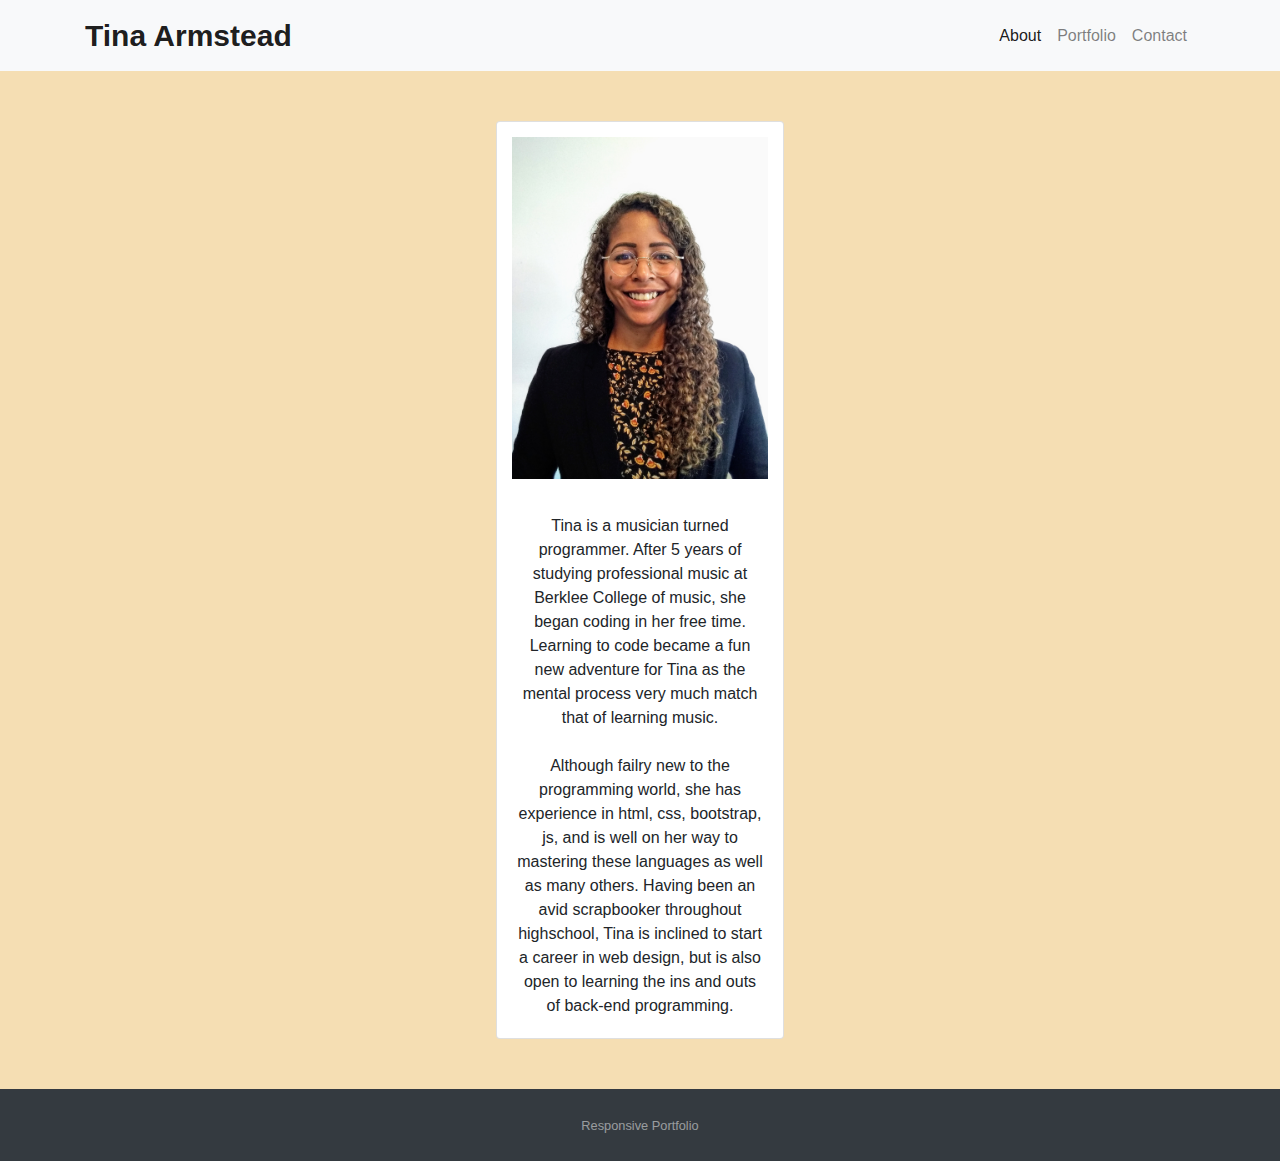
==== index.html @ b54d0f2f "Added sticky footer" ====
<!DOCTYPE html>
<html lang="en">

<head>
    <meta charset="UTF-8">
    <meta name="viewport" content="width=device-width, initial-scale=1.0">
    <title>About</title>
    <link rel="stylesheet" href="https://stackpath.bootstrapcdn.com/bootstrap/4.3.1/css/bootstrap.min.css"
        integrity="sha384-ggOyR0iXCbMQv3Xipma34MD+dH/1fQ784/j6cY/iJTQUOhcWr7x9JvoRxT2MZw1T" crossorigin="anonymous">
     <!-- jQuery CDN -->
     <script type="text/javascript" src="https://cdnjs.cloudflare.com/ajax/libs/jquery/3.2.1/jquery.min.js" defer></script>
     <!-- Bootstrap CDN -->
     <script src="https://maxcdn.bootstrapcdn.com/bootstrap/4.0.0/js/bootstrap.min.js" defer></script>
     <link rel="stylesheet" href="./index.css" type="text/css">
    
</head>

<body>
    <div class="background">

    </div>
    <!-- Nav bar -->
    <nav class="navbar navbar-expand-lg navbar-light bg-light">
        <div class="container">
            <!-- Brand and toggle get grouped for better mobile display -->
            <a class="navbar-brand" href="index.html" id="logo">Tina Armstead</a>
            <button class="navbar-toggler" type="button" data-toggle="collapse" data-target="#navbarTogglerDemo01"
                aria-controls="navbarTogglerDemo01" aria-expanded="false" aria-label="Toggle navigation">
                <span class="navbar-toggler-icon"></span>
            </button>
            <!-- Collect the nav links, forms, and other content for toggling -->
            <div class="collapse navbar-collapse" id="navbarTogglerDemo01">
                <ul class="navbar-nav ml-auto mt-2 mt-lg-0">
                    <li class="nav-item active">
                        <a class="nav-link" href="index.html">About</a>
                    </li>
                    <li class="nav-item">
                        <a class="nav-link" href="portfolio.html">Portfolio</a>
                    </li>
                    <li class="nav-item">
                        <a class="nav-link" href="contact.html">Contact</a>
                    </li>
                   
                </ul>
            </div>
            <!-- /.navbar-collapse -->
        </div>
        <!-- /.container -->
    </nav>

    <!-- Container -->
    <main class="container">
        <section class="row">
            <div class="col-sm-6 col-md-10 col-lg-12">
                <div class="card" style="width: 18rem;">
                    <img src="./images/Screenshot (24).png" class="card-img-top" alt="...">
                    <div class="card-body">
                        <p class="card-text">Tina is a musician turned programmer. After 5 years of studying professional music at Berklee College of music, she began coding in her free time. Learning to code became a fun new adventure for Tina as the mental process very much match that of learning music. <br><br>Although failry new to the programming world, she has experience in html, css, bootstrap, js, and is well on her way to mastering these languages as well as many others. Having been an avid scrapbooker throughout highschool, Tina is inclined to start a career in web design, but is also open to learning the ins and outs of back-end programming.</p>
                    </div>
                </div>
            </div>
<!-- fix background image
    <img src="./images/computer-photo.jpg" alt=""> -->
        </section>
    </main>
    <!-- Barrowed code for Footer -->
    <footer id="sticky-footer" class="py-4 bg-dark text-white-50">
        <div class="container text-center">
          <small>Responsive Portfolio</small>
        </div>
      </footer>
</body>

</html>
---- index.css ----
main {
    display: flex;
    justify-content: center;
}

.navbar-brand {
    font-weight: 700;
    text-align: center;
    font-family: helvetica;
    font-size: 30px;
}

body {
    background-color: wheat;
}

.card {
    margin-top: 50px;
    margin-bottom: 50px;
}

.card-text {
    text-align: center;
}

/* fix background image */
img {
    size: 10px 50px;
    padding: 15px;
}
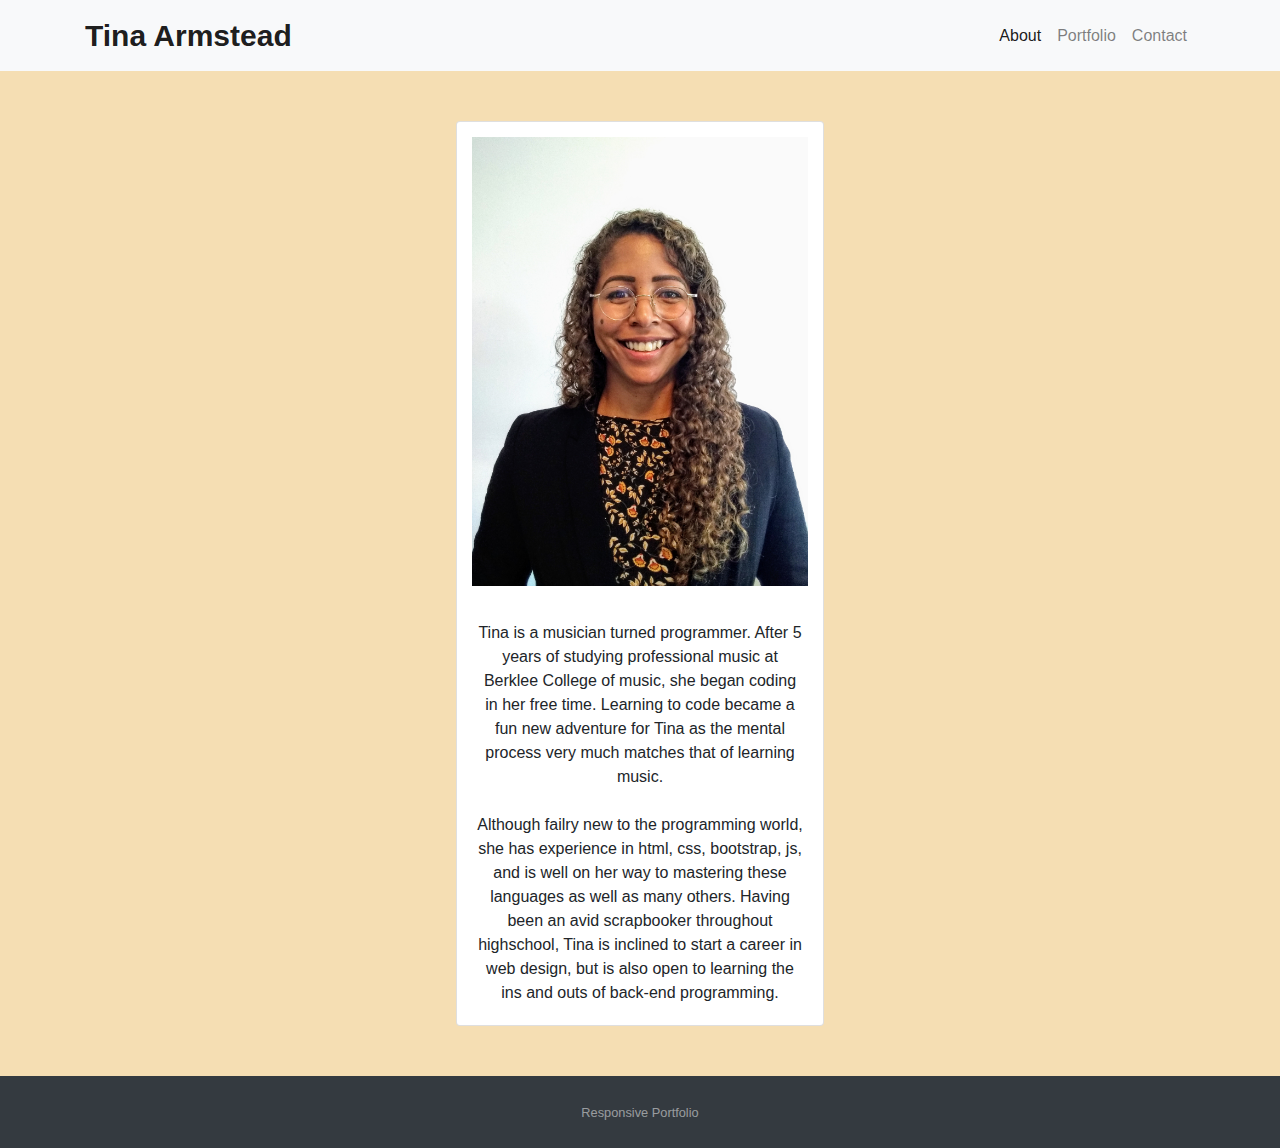
==== commit f185181a: "Adjusted text and photo on About page" ====
--- a/index.html
+++ b/index.html
@@ -16,20 +16,21 @@
 </head>
 
 <body>
-    <div class="background">
+    <div class="background"></div>
 
-    </div>
     <!-- Nav bar -->
     <nav class="navbar navbar-expand-lg navbar-light bg-light">
-        <div class="container">
+        <main class="container">
+
             <!-- Brand and toggle get grouped for better mobile display -->
             <a class="navbar-brand" href="index.html" id="logo">Tina Armstead</a>
             <button class="navbar-toggler" type="button" data-toggle="collapse" data-target="#navbarTogglerDemo01"
                 aria-controls="navbarTogglerDemo01" aria-expanded="false" aria-label="Toggle navigation">
                 <span class="navbar-toggler-icon"></span>
             </button>
+
             <!-- Collect the nav links, forms, and other content for toggling -->
-            <div class="collapse navbar-collapse" id="navbarTogglerDemo01">
+            <section class="collapse navbar-collapse" id="navbarTogglerDemo01">
                 <ul class="navbar-nav ml-auto mt-2 mt-lg-0">
                     <li class="nav-item active">
                         <a class="nav-link" href="index.html">About</a>
@@ -42,25 +43,22 @@
                     </li>
                    
                 </ul>
-            </div>
-            <!-- /.navbar-collapse -->
-        </div>
-        <!-- /.container -->
+            </section>
+        </main>
     </nav>
 
     <!-- Container -->
     <main class="container">
         <section class="row">
             <div class="col-sm-6 col-md-10 col-lg-12">
-                <div class="card" style="width: 18rem;">
-                    <img src="./images/Screenshot (24).png" class="card-img-top" alt="...">
-                    <div class="card-body">
-                        <p class="card-text">Tina is a musician turned programmer. After 5 years of studying professional music at Berklee College of music, she began coding in her free time. Learning to code became a fun new adventure for Tina as the mental process very much match that of learning music. <br><br>Although failry new to the programming world, she has experience in html, css, bootstrap, js, and is well on her way to mastering these languages as well as many others. Having been an avid scrapbooker throughout highschool, Tina is inclined to start a career in web design, but is also open to learning the ins and outs of back-end programming.</p>
-                    </div>
+                <div class="card" style="width: 23rem;">
+                    <img src="./images/profile_photo.png" class="card-img-top" alt="...">
+                    <span class="card-body">
+                        <p class="card-text">Tina is a musician turned programmer. After 5 years of studying professional music at Berklee College of music, she began coding in her free time. Learning to code became a fun new adventure for Tina as the mental process very much matches that of learning music. <br><br>Although failry new to the programming world, she has experience in html, css, bootstrap, js, and is well on her way to mastering these languages as well as many others. Having been an avid scrapbooker throughout highschool, Tina is inclined to start a career in web design, but is also open to learning the ins and outs of back-end programming.</p>
+                    </span>
                 </div>
             </div>
-<!-- fix background image
-    <img src="./images/computer-photo.jpg" alt=""> -->
+
         </section>
     </main>
     <!-- Barrowed code for Footer -->
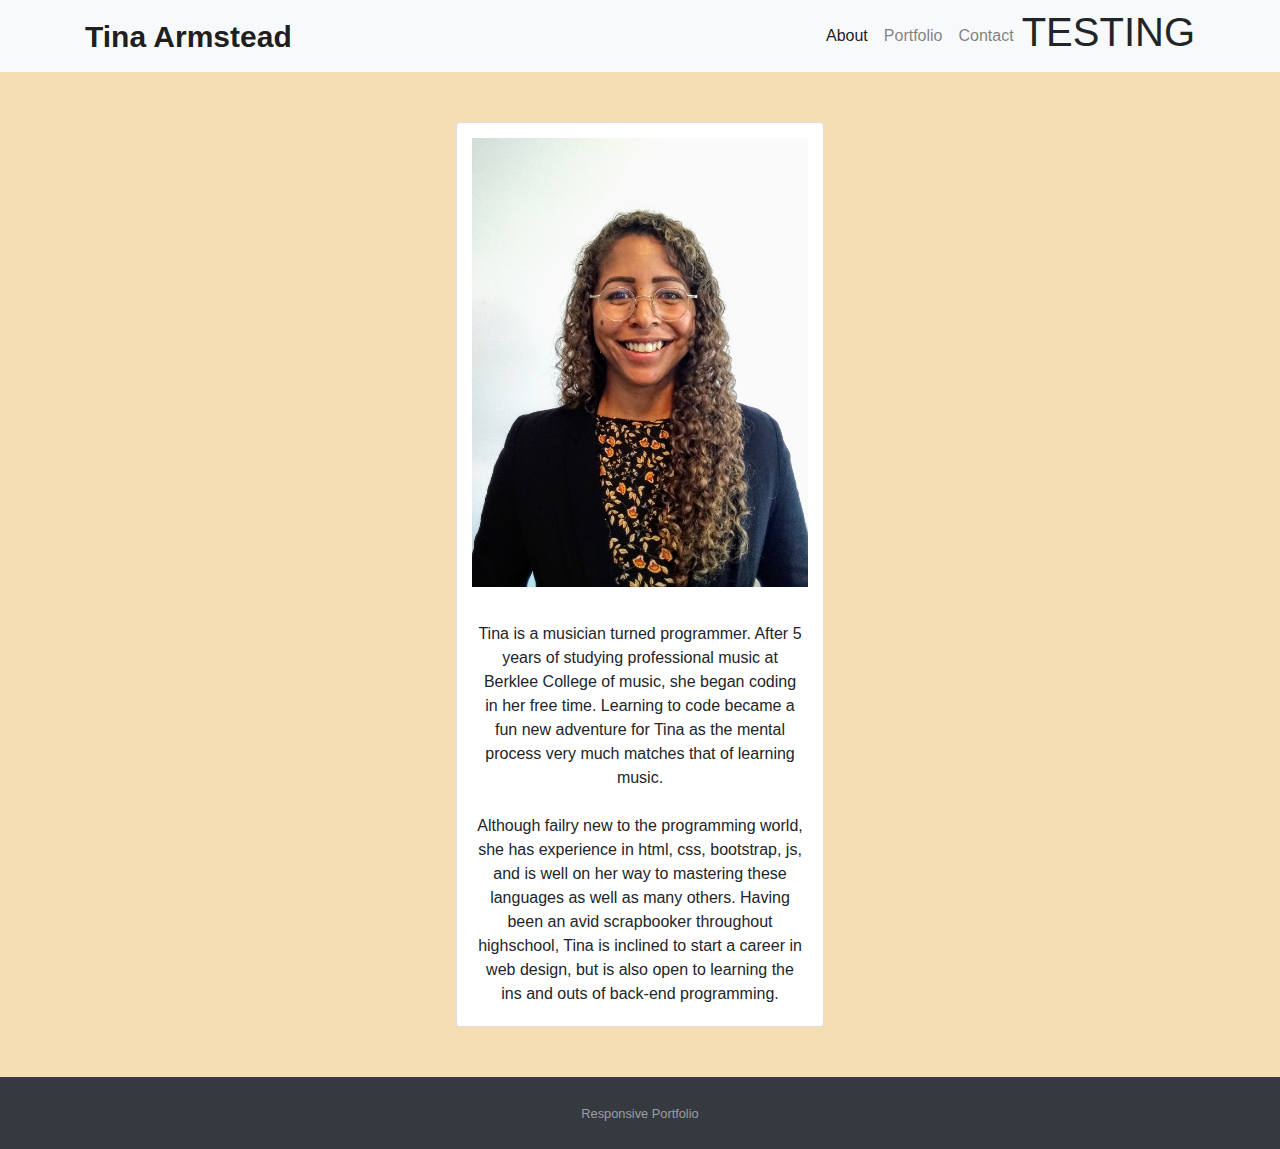
==== commit 84b122ea: "test" ====
--- a/index.html
+++ b/index.html
@@ -43,6 +43,7 @@
                     </li>
                    
                 </ul>
+                <h1>TESTING</h1>
             </section>
         </main>
     </nav>
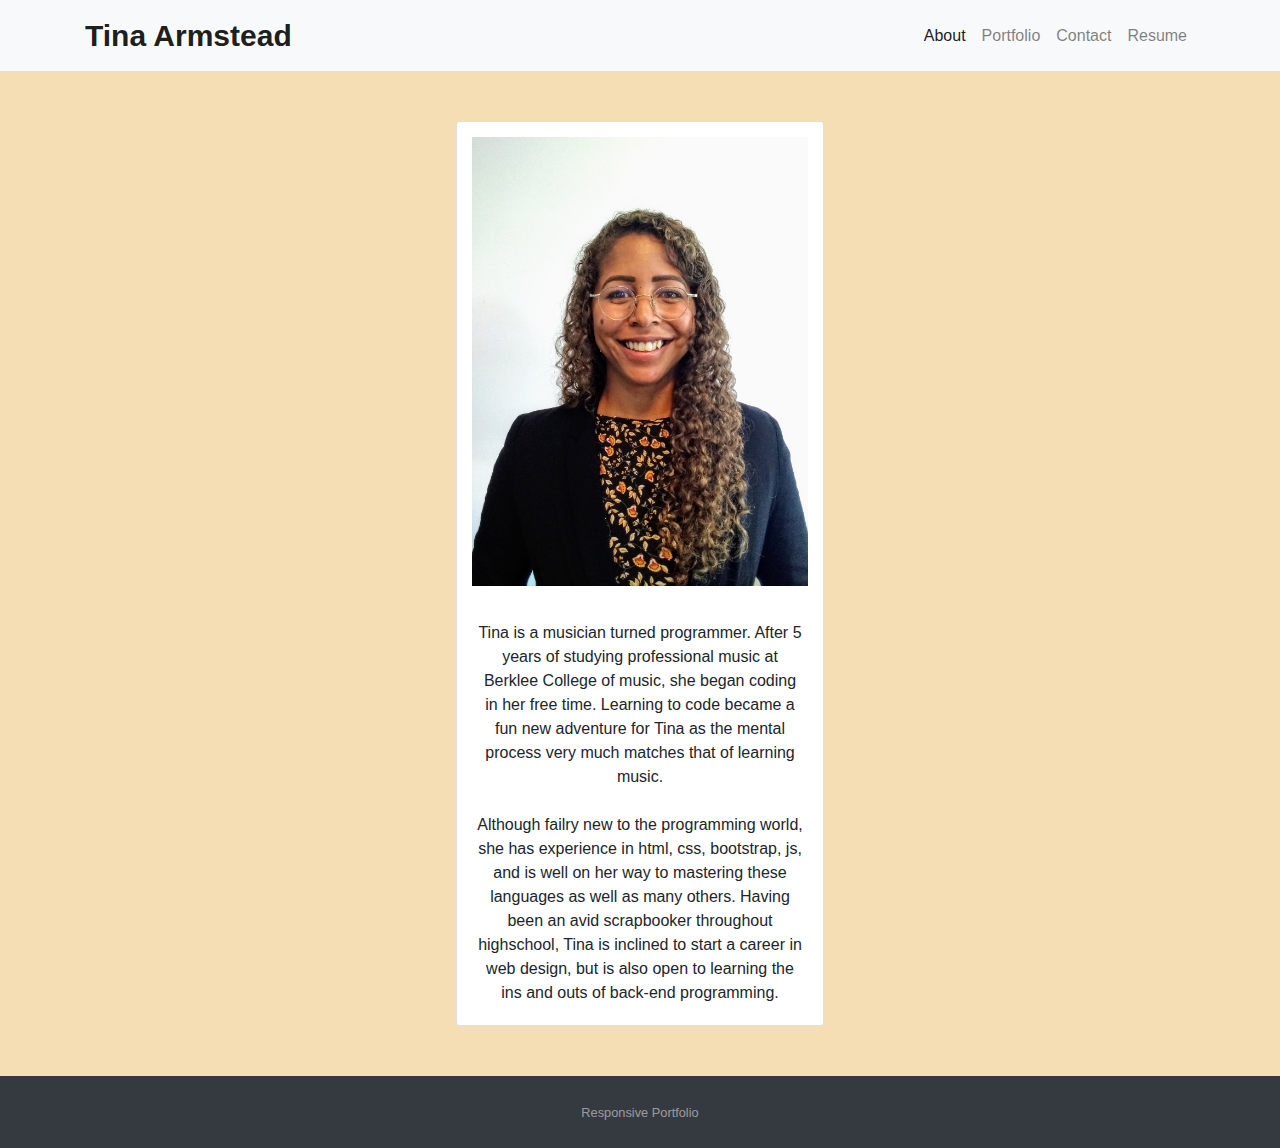
==== commit 9feb63c6: "Added sample work to Portfolio file" ====
--- a/index.html
+++ b/index.html
@@ -41,9 +41,11 @@
                     <li class="nav-item">
                         <a class="nav-link" href="contact.html">Contact</a>
                     </li>
+                    <li class="nav-item">
+                        <a class="nav-link" href="resume.html">Resume</a>
+                    </li>
                    
                 </ul>
-                <h1>TESTING</h1>
             </section>
         </main>
     </nav>
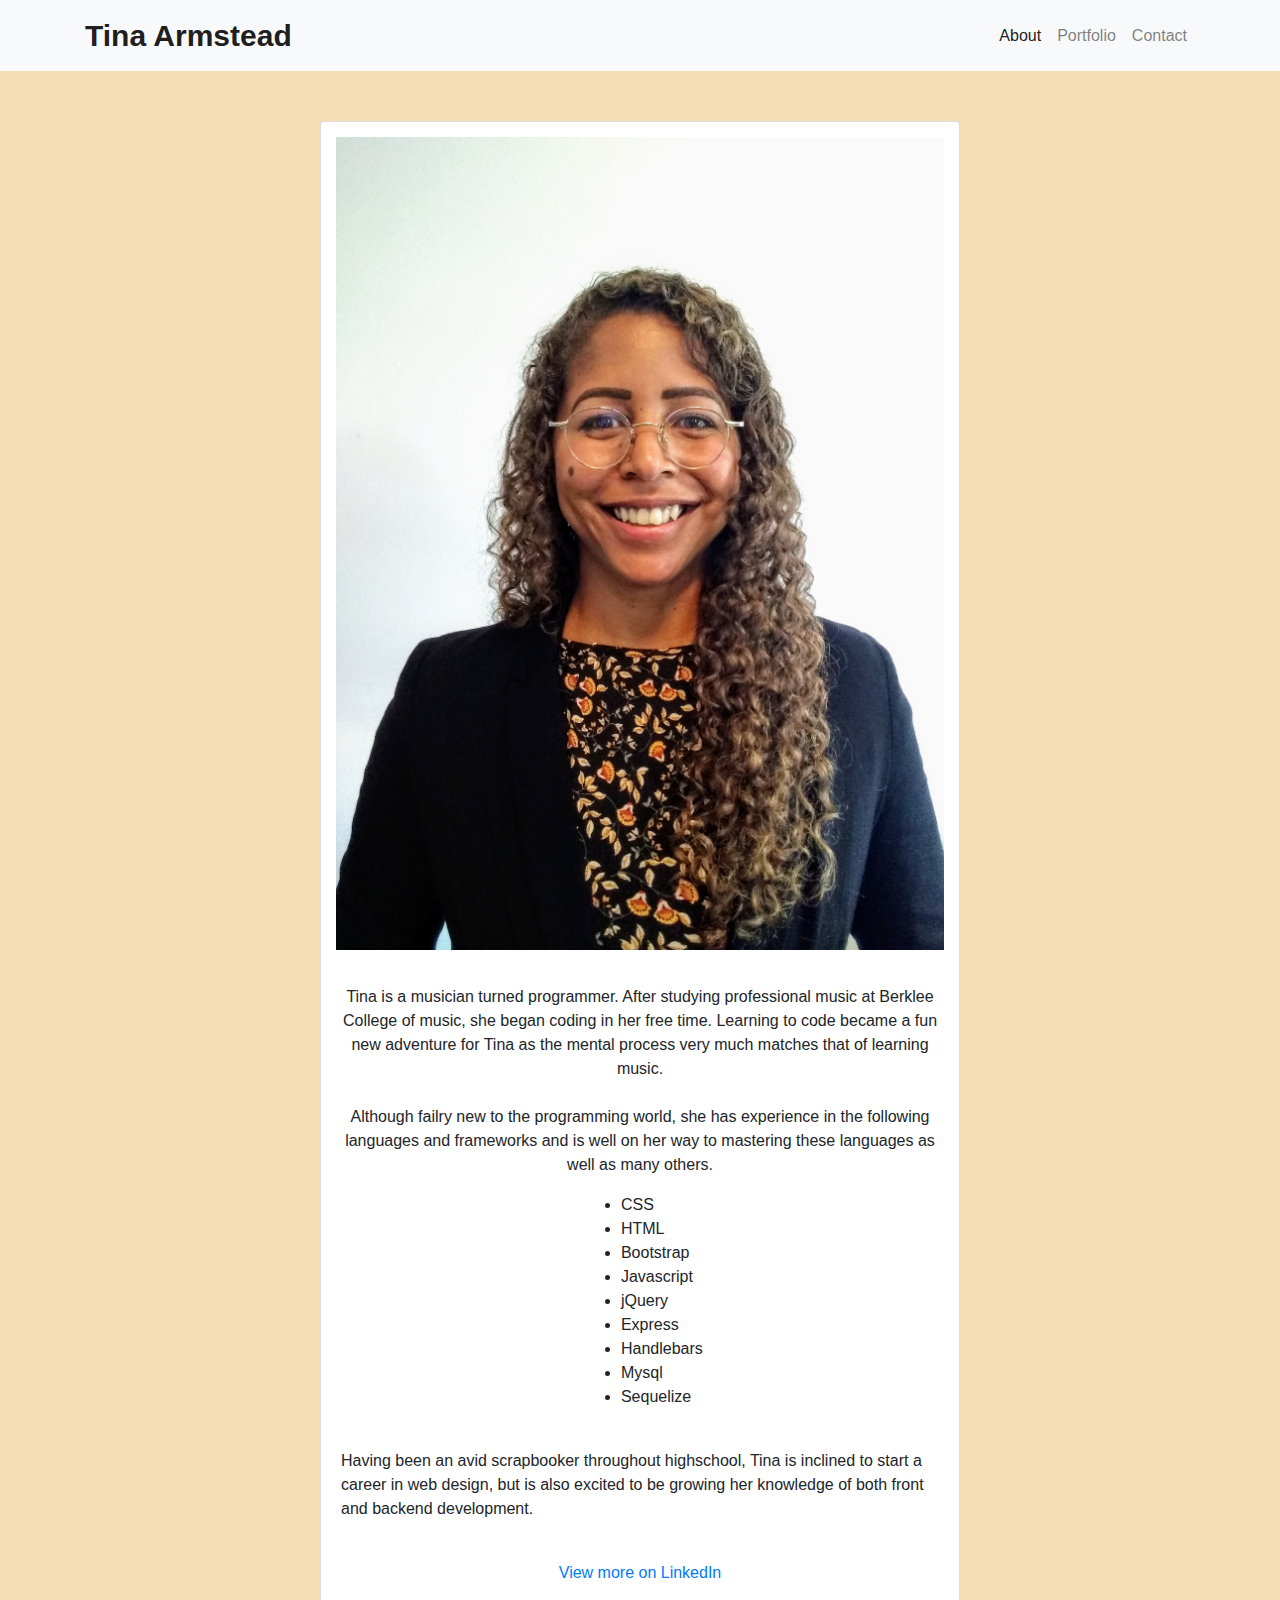
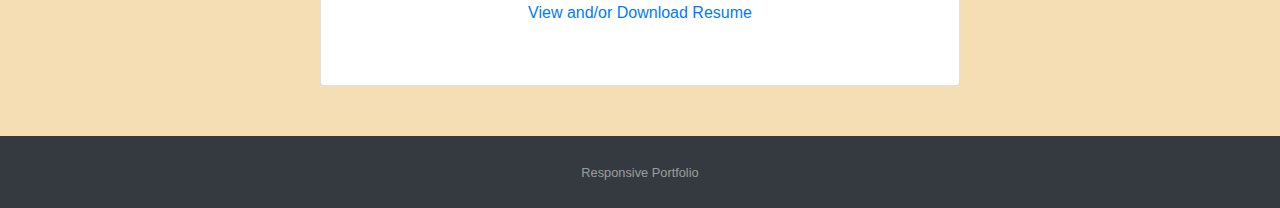
==== commit bfee05c5: "Added project to portfolio page and adjusted styling" ====
--- a/index.html
+++ b/index.html
@@ -41,10 +41,6 @@
                     <li class="nav-item">
                         <a class="nav-link" href="contact.html">Contact</a>
                     </li>
-                    <li class="nav-item">
-                        <a class="nav-link" href="resume.html">Resume</a>
-                    </li>
-                   
                 </ul>
             </section>
         </main>
@@ -54,10 +50,25 @@
     <main class="container">
         <section class="row">
             <div class="col-sm-6 col-md-10 col-lg-12">
-                <div class="card" style="width: 23rem;">
-                    <img src="./images/profile_photo.png" class="card-img-top" alt="...">
+                <div class="card" style="width: 40rem;">
+                    <img src="./Assets/images/profile_photo.png" class="card-img-top" alt="...">
                     <span class="card-body">
-                        <p class="card-text">Tina is a musician turned programmer. After 5 years of studying professional music at Berklee College of music, she began coding in her free time. Learning to code became a fun new adventure for Tina as the mental process very much matches that of learning music. <br><br>Although failry new to the programming world, she has experience in html, css, bootstrap, js, and is well on her way to mastering these languages as well as many others. Having been an avid scrapbooker throughout highschool, Tina is inclined to start a career in web design, but is also open to learning the ins and outs of back-end programming.</p>
+                        <p class="card-text">Tina is a musician turned programmer. After studying professional music at Berklee College of music, she began coding in her free time. Learning to code became a fun new adventure for Tina as the mental process very much matches that of learning music. <br><br>Although failry new to the programming world, she has experience in the following languages and frameworks and is well on her way to mastering these languages as well as many others.</p>
+                
+                        <ul>
+                            <li class="languages">CSS</li>
+                            <li class="languages">HTML</li>
+                            <li class="languages">Bootstrap</li>
+                            <li class="languages">Javascript</li>
+                            <li class="languages">jQuery</li>
+                            <li class="languages">Express</li>
+                            <li class="languages">Handlebars</li>
+                            <li class="languages">Mysql</li>
+                            <li class="languages">Sequelize</li>
+                        </ul><br> Having been an avid scrapbooker throughout highschool, Tina is inclined to start a career in web design, but is also excited to be growing her knowledge of both front and backend development.</p><br>
+                        <p class="linkedin"><a href="https://www.linkedin.com/in/tina-armstead-87854498/">View more on LinkedIn</a></p>
+                    <p class="resume"><a href="./Assets/Pdf/Resume-TA.pdf" download>View and/or Download Resume</a></p>
+                    <span class="card-body">
                     </span>
                 </div>
             </div>
--- a/index.css
+++ b/index.css
@@ -10,6 +10,9 @@
     font-size: 30px;
 }
 
+nav {
+    width: 100%;
+}
 body {
     background-color: wheat;
 }
@@ -27,4 +30,12 @@
 img {
     size: 10px 50px;
     padding: 15px;
+}
+
+.resume, .linkedin {
+    text-align: center;
+}
+
+.languages {
+    margin-left: 43%;
 }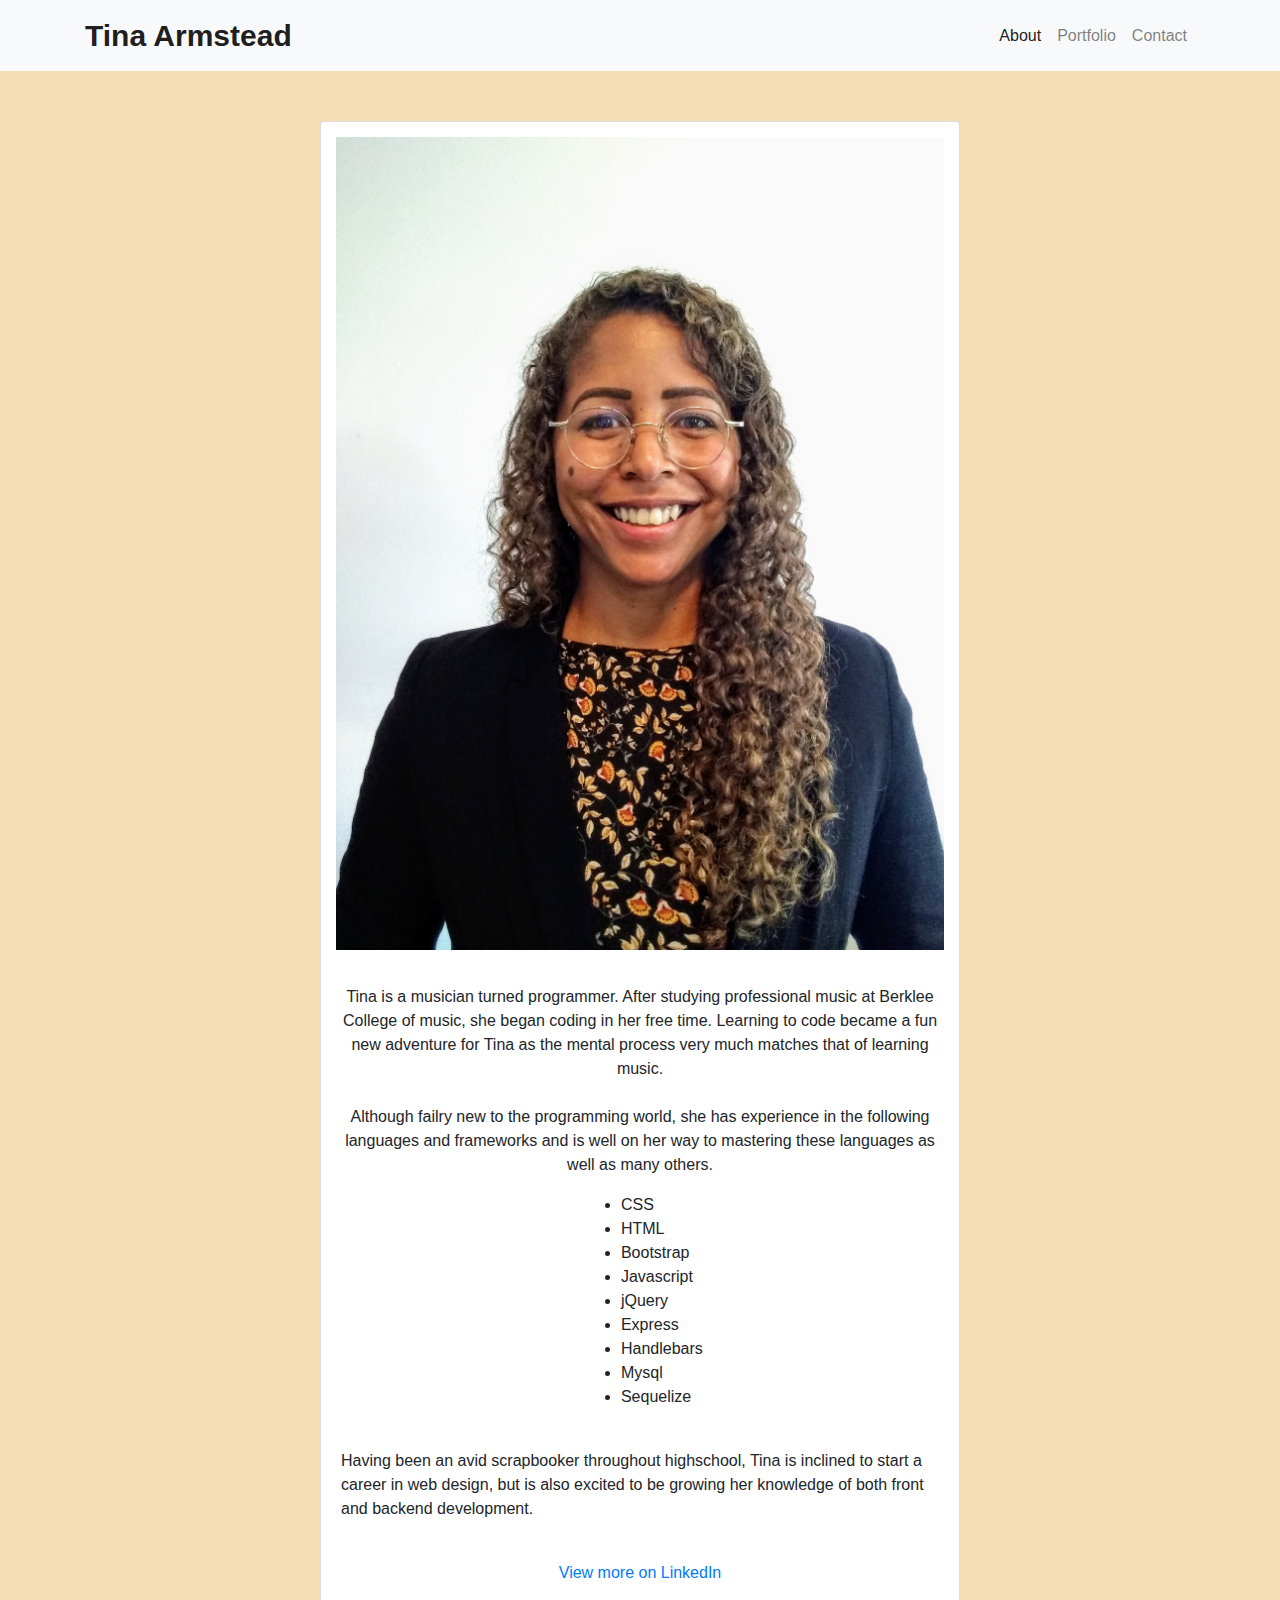
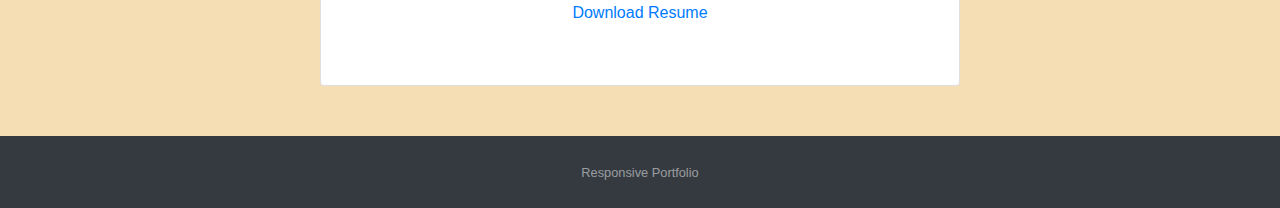
==== commit aea1732f: "Changed send button and re worded some of the text" ====
--- a/index.html
+++ b/index.html
@@ -67,7 +67,7 @@
                             <li class="languages">Sequelize</li>
                         </ul><br> Having been an avid scrapbooker throughout highschool, Tina is inclined to start a career in web design, but is also excited to be growing her knowledge of both front and backend development.</p><br>
                         <p class="linkedin"><a href="https://www.linkedin.com/in/tina-armstead-87854498/">View more on LinkedIn</a></p>
-                    <p class="resume"><a href="./Assets/Pdf/Resume-TA.pdf" download>View and/or Download Resume</a></p>
+                    <p class="resume"><a href="./Assets/Pdf/Resume-TA.pdf" download>Download Resume</a></p>
                     <span class="card-body">
                     </span>
                 </div>
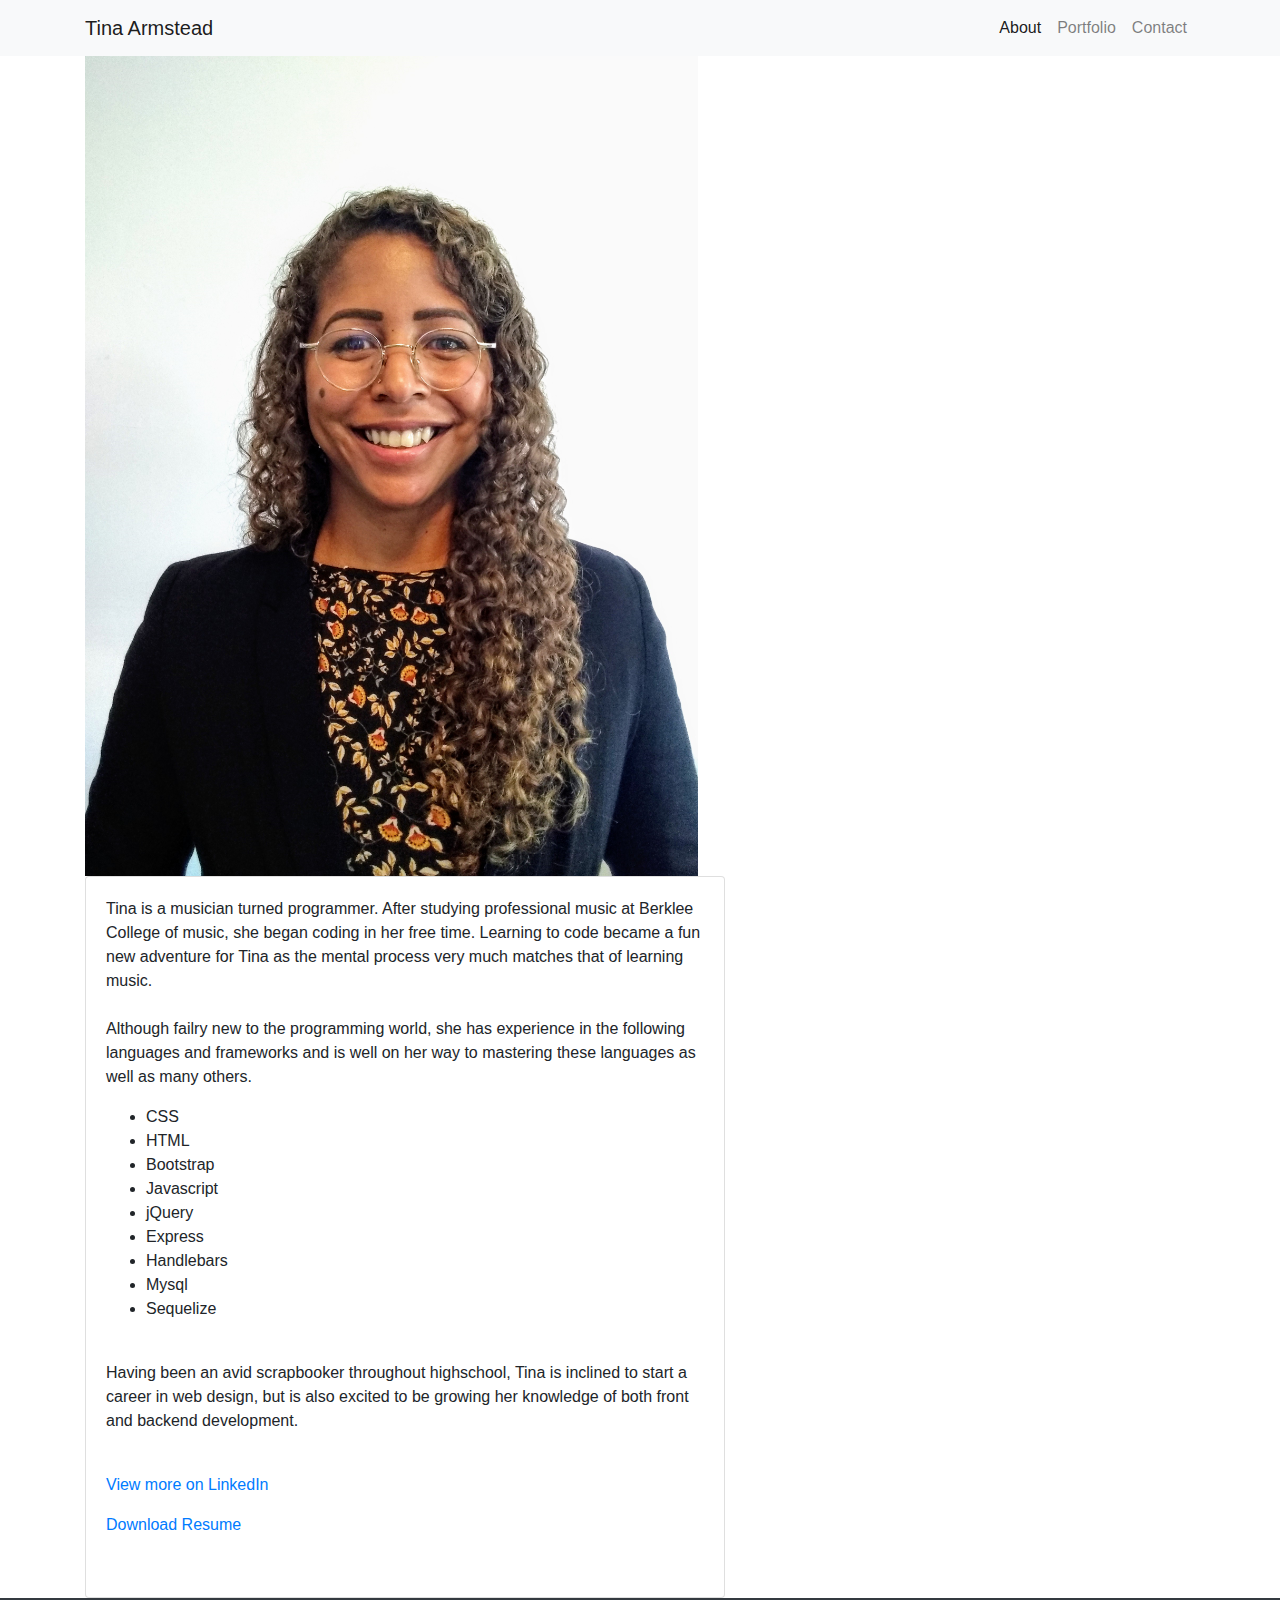
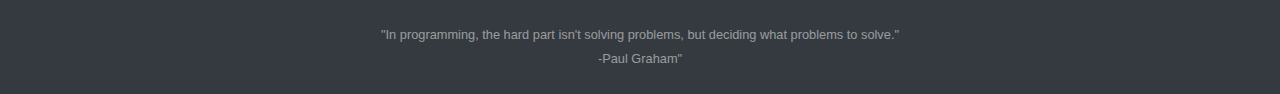
==== commit fb2643d2: "Re structured html/css to use Bulma styling" ====
--- a/index.html
+++ b/index.html
@@ -48,14 +48,25 @@
 
     <!-- Container -->
     <main class="container">
+        <section>
+              <img src="./Assets/images/profile_photo.png" class="is-mobile " alt="...">
+        </section>
         <section class="row">
             <div class="col-sm-6 col-md-10 col-lg-12">
-                <div class="card" style="width: 40rem;">
-                    <img src="./Assets/images/profile_photo.png" class="card-img-top" alt="...">
+                <div class="card about-info" style="width: 40rem;">
+                    <!-- <img src="./Assets/images/profile_photo.png" class="card-img-top" alt="..."> -->
                     <span class="card-body">
                         <p class="card-text">Tina is a musician turned programmer. After studying professional music at Berklee College of music, she began coding in her free time. Learning to code became a fun new adventure for Tina as the mental process very much matches that of learning music. <br><br>Although failry new to the programming world, she has experience in the following languages and frameworks and is well on her way to mastering these languages as well as many others.</p>
-                
-                        <ul>
+                        <!-- <button>CSS</button>
+                        <button>Html</button>
+                        <button>Bootstrap</button>
+                        <button>Mongo</button>
+                        <button>CSS</button>
+                        <button>Html</button>
+                        <button>Bootstrap</button>
+                        <button>Mongo</button> -->
+                       <section class="columns">
+                        <ul class="column is-half is-mobile">
                             <li class="languages">CSS</li>
                             <li class="languages">HTML</li>
                             <li class="languages">Bootstrap</li>
@@ -65,7 +76,9 @@
                             <li class="languages">Handlebars</li>
                             <li class="languages">Mysql</li>
                             <li class="languages">Sequelize</li>
-                        </ul><br> Having been an avid scrapbooker throughout highschool, Tina is inclined to start a career in web design, but is also excited to be growing her knowledge of both front and backend development.</p><br>
+                        </ul>
+                    </section>
+                   <br> Having been an avid scrapbooker throughout highschool, Tina is inclined to start a career in web design, but is also excited to be growing her knowledge of both front and backend development.</p><br>
                         <p class="linkedin"><a href="https://www.linkedin.com/in/tina-armstead-87854498/">View more on LinkedIn</a></p>
                     <p class="resume"><a href="./Assets/Pdf/Resume-TA.pdf" download>Download Resume</a></p>
                     <span class="card-body">
@@ -78,7 +91,7 @@
     <!-- Barrowed code for Footer -->
     <footer id="sticky-footer" class="py-4 bg-dark text-white-50">
         <div class="container text-center">
-          <small>Responsive Portfolio</small>
+          <small>"In programming, the hard part isn't solving problems, but deciding what problems to solve." <br>-Paul Graham"</small>
         </div>
       </footer>
 </body>
